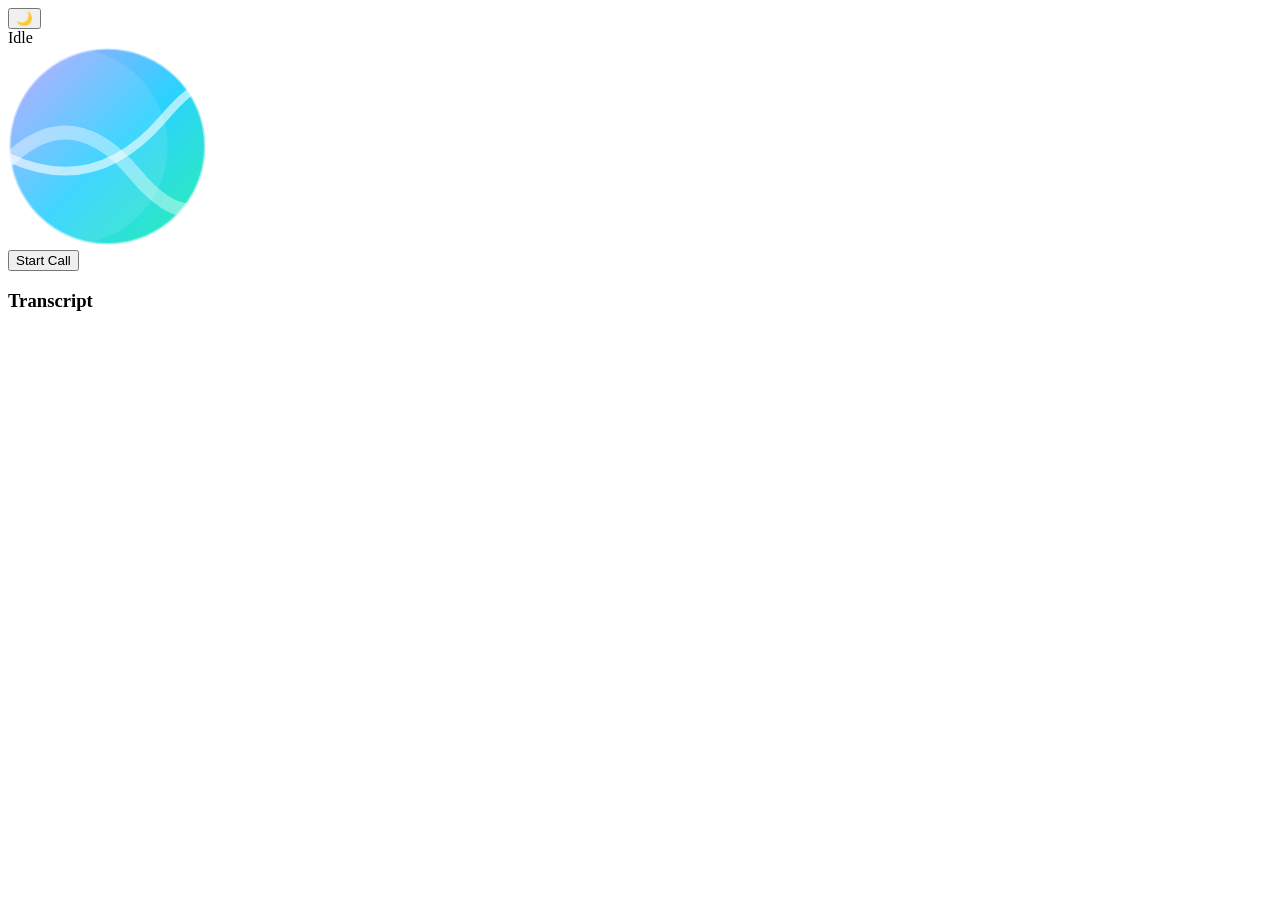
==== app/static/call.html @ 49050542 "Make orb's swirl lines flow like a traveling wave, not shimmer Replaces the opacity/brightness shimm" ====
<!DOCTYPE html>
<html lang="en">
<head>
  <meta charset="UTF-8" />
  <meta name="viewport" content="width=device-width, initial-scale=1.0" />
  <title>Talk to Voicebot</title>
  <link rel="stylesheet" href="/static/call.css" />
</head>
<body>
  <div class="call-shell">
    <button class="theme-toggle" id="themeToggle" aria-label="Toggle theme" type="button">🌙</button>

    <div class="status-pill" id="statusPill">Idle</div>

    <div class="orb-wrap" id="orbWrap" data-state="idle">
      <svg width="199" height="199" viewBox="0 0 199 199" fill="none" xmlns="http://www.w3.org/2000/svg">
        <path d="M99.3999 197.4C153.524 197.4 197.4 153.524 197.4 99.4004C197.4 45.2765 153.524 1.40039 99.3999 1.40039C45.276 1.40039 1.3999 45.2765 1.3999 99.4004C1.3999 153.524 45.276 197.4 99.3999 197.4Z" fill="url(#paint0_linear_719_63)"/>
        <mask id="mask0_719_63" style="mask-type:luminance" maskUnits="userSpaceOnUse" x="1" y="1" width="197" height="197">
          <path d="M99.3999 197.4C153.524 197.4 197.4 153.524 197.4 99.4004C197.4 45.2765 153.524 1.40039 99.3999 1.40039C45.276 1.40039 1.3999 45.2765 1.3999 99.4004C1.3999 153.524 45.276 197.4 99.3999 197.4Z" fill="white"/>
        </mask>
        <g id="orbFlow" mask="url(#mask0_719_63)">
          <path class="orb-wave-line" opacity="0.4" d="M-12.6001 127.404C34.0666 71.4043 80.7332 71.4043 127.4 127.404C174.067 183.404 211.4 174.071 239.4 99.4043" stroke="white" stroke-width="14"/>
          <path class="orb-wave-line" opacity="0.6" d="M-40.6001 85.406C34.0666 141.406 99.3999 136.739 155.4 71.406C211.4 6.0727 239.4 24.7394 239.4 127.406" stroke="white" stroke-width="8.4"/>
          <path opacity="0.1" d="M61.5998 197.4C115.724 197.4 159.6 153.524 159.6 99.4004C159.6 45.2765 115.724 1.40039 61.5998 1.40039C7.47594 1.40039 -36.4001 45.2765 -36.4001 99.4004C-36.4001 153.524 7.47594 197.4 61.5998 197.4Z" fill="white"/>
        </g>
        <path opacity="0.5" d="M99.3999 197.4C153.524 197.4 197.4 153.524 197.4 99.4004C197.4 45.2765 153.524 1.40039 99.3999 1.40039C45.276 1.40039 1.3999 45.2765 1.3999 99.4004C1.3999 153.524 45.276 197.4 99.3999 197.4Z" stroke="white" stroke-width="2.8"/>
        <defs>
          <linearGradient id="paint0_linear_719_63" x1="-40.6001" y1="-40.5996" x2="239.4" y2="239.4" gradientUnits="userSpaceOnUse">
            <stop stop-color="#FA8BFF"/>
            <stop offset="0.52" stop-color="#2BD2FF"/>
            <stop offset="1" stop-color="#2BFF88"/>
          </linearGradient>
        </defs>
      </svg>
    </div>

    <div class="control-pill" id="controlPill">
      <button class="control-btn start-call" id="startCallBtn" type="button">Start Call</button>
    </div>

    <aside class="drawer" id="drawer" data-open="false">
      <div class="transcript-view" id="transcriptView">
        <h3>Transcript</h3>
        <div id="transcriptMessages"></div>
      </div>
      <div class="feedback-view" id="feedbackView" style="display:none">
        <h3>How was the call?</h3>
        <div class="rating-row" id="ratingRow">
          <button class="rating-option" data-value="1" type="button">😞</button>
          <button class="rating-option" data-value="2" type="button">🙁</button>
          <button class="rating-option" data-value="3" type="button">😐</button>
          <button class="rating-option" data-value="4" type="button">🙂</button>
          <button class="rating-option" data-value="5" type="button">😄</button>
        </div>
        <p>Was your issue resolved?</p>
        <div class="resolved-row" id="resolvedRow">
          <button class="resolved-option" data-value="true" type="button">Yes</button>
          <button class="resolved-option" data-value="false" type="button">No</button>
        </div>
        <textarea id="feedbackComment" placeholder="Anything else you'd like to add? (optional)"></textarea>
        <button class="submit-btn" id="submitFeedbackBtn" type="button">Submit</button>
        <button class="skip-btn" id="skipFeedbackBtn" type="button">Skip</button>
      </div>
    </aside>
  </div>

  <script type="module" src="/static/call/call-app.js"></script>
</body>
</html>
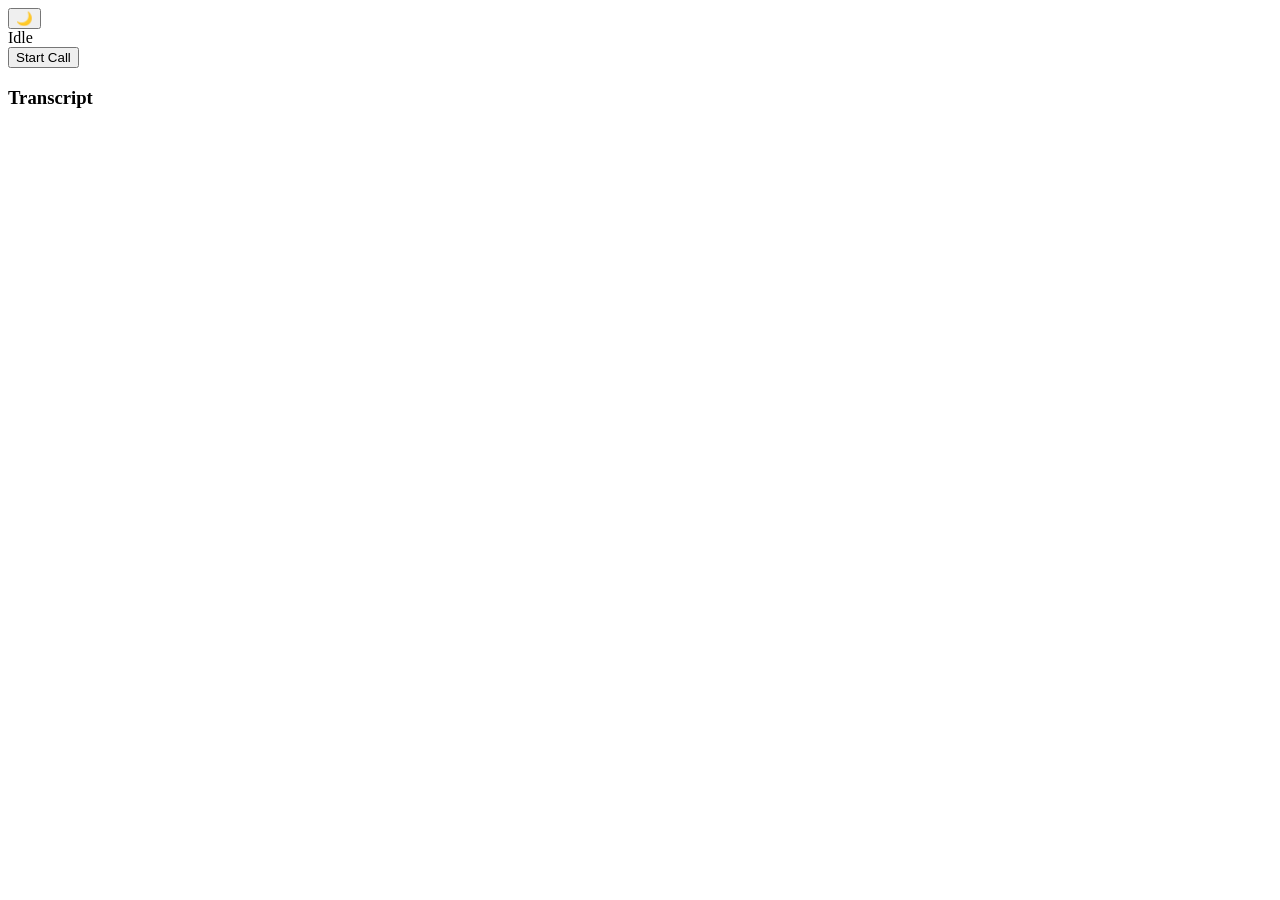
==== commit 24e0acc2: "Rebuild orb as an ElevenLabs-style conic-gradient pinwheel Replaces the SVG-based orb (linear gradie" ====
--- a/app/static/call.html
+++ b/app/static/call.html
@@ -13,25 +13,7 @@
     <div class="status-pill" id="statusPill">Idle</div>
 
     <div class="orb-wrap" id="orbWrap" data-state="idle">
-      <svg width="199" height="199" viewBox="0 0 199 199" fill="none" xmlns="http://www.w3.org/2000/svg">
-        <path d="M99.3999 197.4C153.524 197.4 197.4 153.524 197.4 99.4004C197.4 45.2765 153.524 1.40039 99.3999 1.40039C45.276 1.40039 1.3999 45.2765 1.3999 99.4004C1.3999 153.524 45.276 197.4 99.3999 197.4Z" fill="url(#paint0_linear_719_63)"/>
-        <mask id="mask0_719_63" style="mask-type:luminance" maskUnits="userSpaceOnUse" x="1" y="1" width="197" height="197">
-          <path d="M99.3999 197.4C153.524 197.4 197.4 153.524 197.4 99.4004C197.4 45.2765 153.524 1.40039 99.3999 1.40039C45.276 1.40039 1.3999 45.2765 1.3999 99.4004C1.3999 153.524 45.276 197.4 99.3999 197.4Z" fill="white"/>
-        </mask>
-        <g id="orbFlow" mask="url(#mask0_719_63)">
-          <path class="orb-wave-line" opacity="0.4" d="M-12.6001 127.404C34.0666 71.4043 80.7332 71.4043 127.4 127.404C174.067 183.404 211.4 174.071 239.4 99.4043" stroke="white" stroke-width="14"/>
-          <path class="orb-wave-line" opacity="0.6" d="M-40.6001 85.406C34.0666 141.406 99.3999 136.739 155.4 71.406C211.4 6.0727 239.4 24.7394 239.4 127.406" stroke="white" stroke-width="8.4"/>
-          <path opacity="0.1" d="M61.5998 197.4C115.724 197.4 159.6 153.524 159.6 99.4004C159.6 45.2765 115.724 1.40039 61.5998 1.40039C7.47594 1.40039 -36.4001 45.2765 -36.4001 99.4004C-36.4001 153.524 7.47594 197.4 61.5998 197.4Z" fill="white"/>
-        </g>
-        <path opacity="0.5" d="M99.3999 197.4C153.524 197.4 197.4 153.524 197.4 99.4004C197.4 45.2765 153.524 1.40039 99.3999 1.40039C45.276 1.40039 1.3999 45.2765 1.3999 99.4004C1.3999 153.524 45.276 197.4 99.3999 197.4Z" stroke="white" stroke-width="2.8"/>
-        <defs>
-          <linearGradient id="paint0_linear_719_63" x1="-40.6001" y1="-40.5996" x2="239.4" y2="239.4" gradientUnits="userSpaceOnUse">
-            <stop stop-color="#FA8BFF"/>
-            <stop offset="0.52" stop-color="#2BD2FF"/>
-            <stop offset="1" stop-color="#2BFF88"/>
-          </linearGradient>
-        </defs>
-      </svg>
+      <div class="orb-disc"></div>
     </div>
 
     <div class="control-pill" id="controlPill">
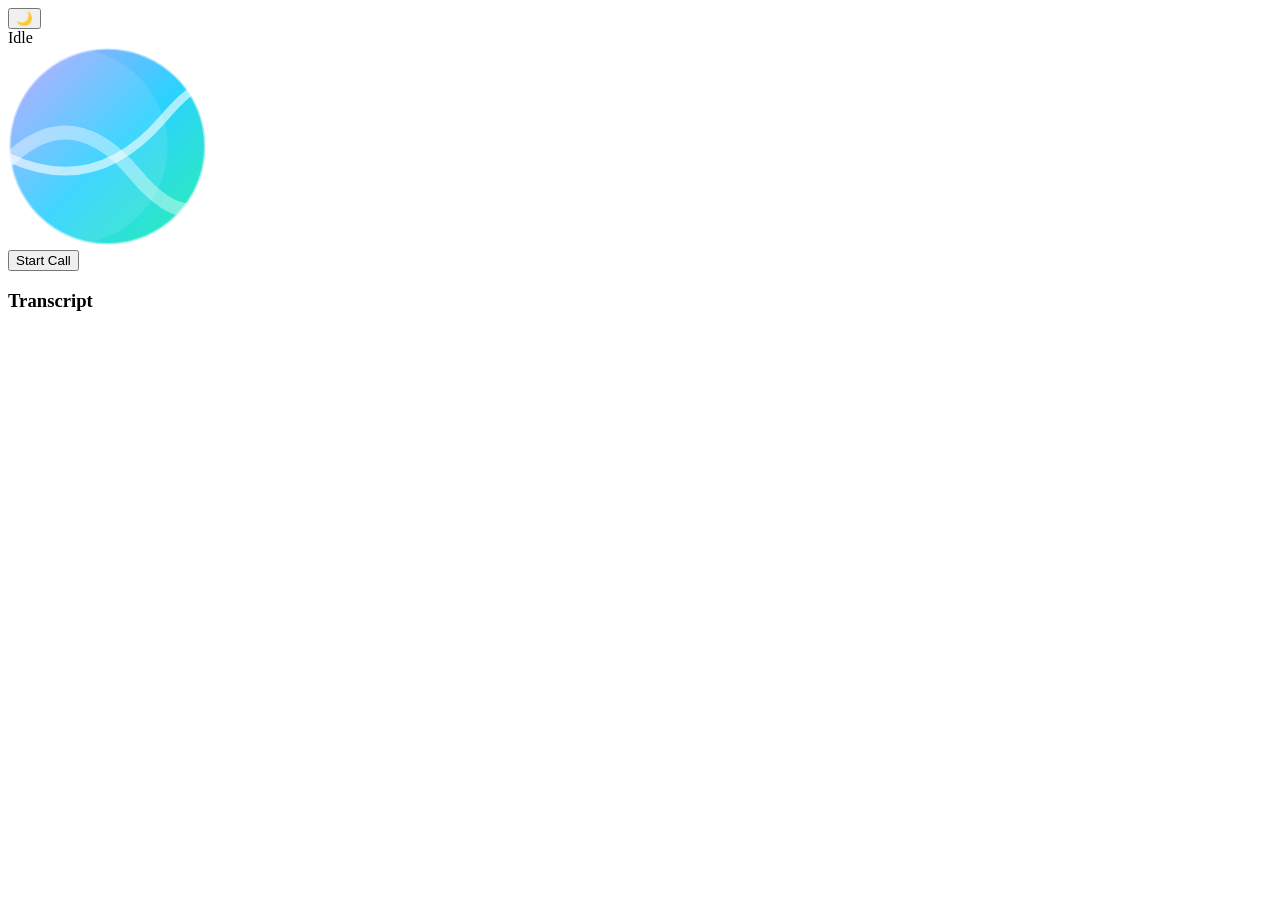
==== commit 329171d9: "Revert "Rebuild orb as an ElevenLabs-style conic-gradient pinwheel" This reverts commit 24e0acc2c8b1" ====
--- a/app/static/call.html
+++ b/app/static/call.html
@@ -13,7 +13,25 @@
     <div class="status-pill" id="statusPill">Idle</div>
 
     <div class="orb-wrap" id="orbWrap" data-state="idle">
-      <div class="orb-disc"></div>
+      <svg width="199" height="199" viewBox="0 0 199 199" fill="none" xmlns="http://www.w3.org/2000/svg">
+        <path class="orb-smoke-hue" d="M99.3999 197.4C153.524 197.4 197.4 153.524 197.4 99.4004C197.4 45.2765 153.524 1.40039 99.3999 1.40039C45.276 1.40039 1.3999 45.2765 1.3999 99.4004C1.3999 153.524 45.276 197.4 99.3999 197.4Z" fill="url(#paint0_linear_719_63)"/>
+        <mask id="mask0_719_63" style="mask-type:luminance" maskUnits="userSpaceOnUse" x="1" y="1" width="197" height="197">
+          <path d="M99.3999 197.4C153.524 197.4 197.4 153.524 197.4 99.4004C197.4 45.2765 153.524 1.40039 99.3999 1.40039C45.276 1.40039 1.3999 45.2765 1.3999 99.4004C1.3999 153.524 45.276 197.4 99.3999 197.4Z" fill="white"/>
+        </mask>
+        <g id="orbFlow" mask="url(#mask0_719_63)">
+          <path class="orb-wave-line orb-wave-line-1" opacity="0.4" d="M-12.6001 127.404C34.0666 71.4043 80.7332 71.4043 127.4 127.404C174.067 183.404 211.4 174.071 239.4 99.4043" stroke="white" stroke-width="14"/>
+          <path class="orb-wave-line orb-wave-line-2" opacity="0.6" d="M-40.6001 85.406C34.0666 141.406 99.3999 136.739 155.4 71.406C211.4 6.0727 239.4 24.7394 239.4 127.406" stroke="white" stroke-width="8.4"/>
+          <path class="orb-smoke-cloud" opacity="0.1" d="M61.5998 197.4C115.724 197.4 159.6 153.524 159.6 99.4004C159.6 45.2765 115.724 1.40039 61.5998 1.40039C7.47594 1.40039 -36.4001 45.2765 -36.4001 99.4004C-36.4001 153.524 7.47594 197.4 61.5998 197.4Z" fill="white"/>
+        </g>
+        <path class="orb-ring" opacity="0.5" d="M99.3999 197.4C153.524 197.4 197.4 153.524 197.4 99.4004C197.4 45.2765 153.524 1.40039 99.3999 1.40039C45.276 1.40039 1.3999 45.2765 1.3999 99.4004C1.3999 153.524 45.276 197.4 99.3999 197.4Z" stroke="white" stroke-width="2.8"/>
+        <defs>
+          <linearGradient id="paint0_linear_719_63" x1="-40.6001" y1="-40.5996" x2="239.4" y2="239.4" gradientUnits="userSpaceOnUse">
+            <stop stop-color="#FA8BFF"/>
+            <stop offset="0.52" stop-color="#2BD2FF"/>
+            <stop offset="1" stop-color="#2BFF88"/>
+          </linearGradient>
+        </defs>
+      </svg>
     </div>
 
     <div class="control-pill" id="controlPill">
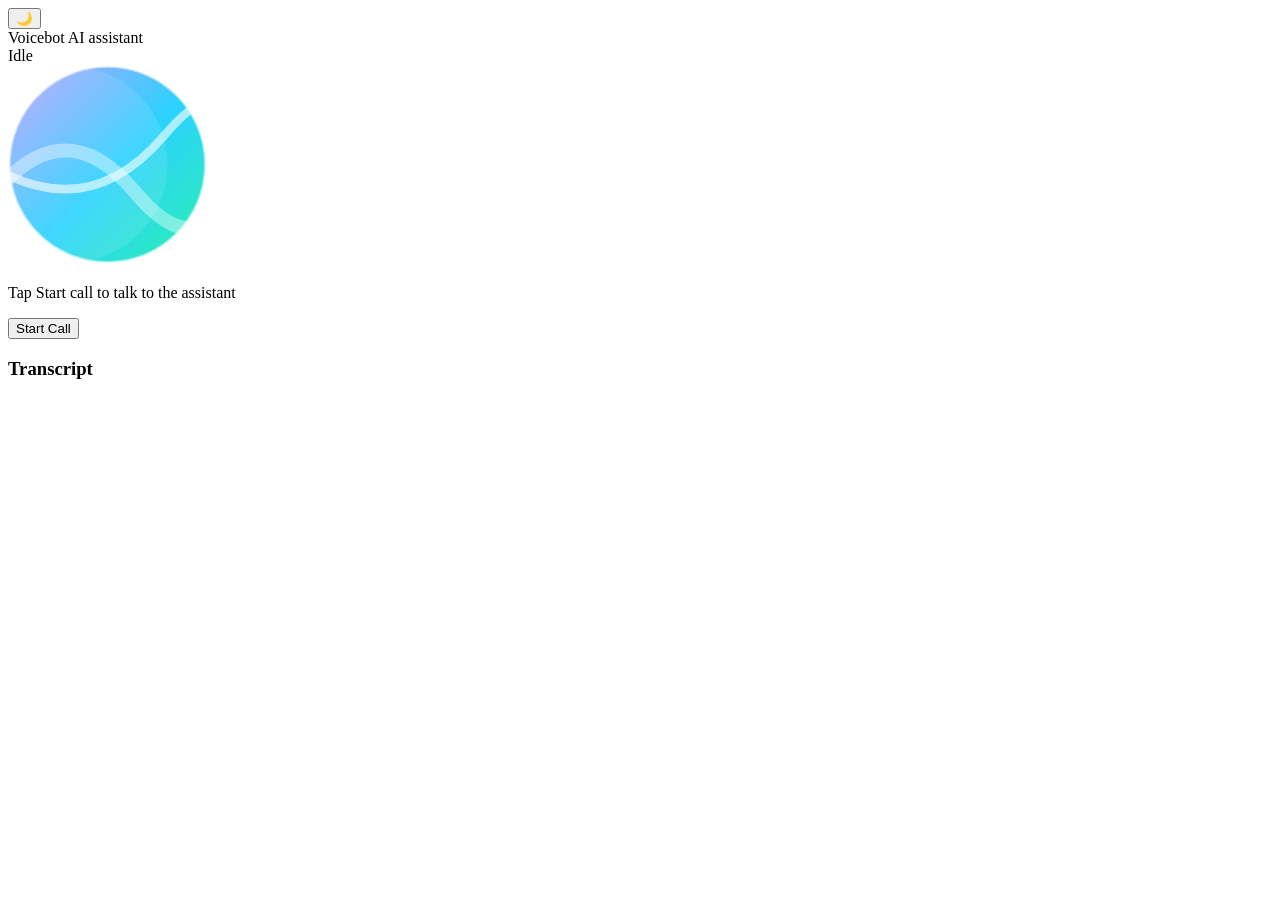
==== commit ff08bd72: "Polish /call UI: identity, live status + timer, captions, real icons Compared against Mobbin voice-c" ====
--- a/app/static/call.html
+++ b/app/static/call.html
@@ -10,7 +10,20 @@
   <div class="call-shell">
     <button class="theme-toggle" id="themeToggle" aria-label="Toggle theme" type="button">🌙</button>
 
-    <div class="status-pill" id="statusPill">Idle</div>
+    <div class="agent-id">
+      <span class="agent-avatar" aria-hidden="true"></span>
+      <span class="agent-meta">
+        <span class="agent-name">Voicebot</span>
+        <span class="agent-role">AI assistant</span>
+      </span>
+    </div>
+
+    <output class="status-pill" id="statusPill" data-tone="idle">
+      <span class="status-dot" aria-hidden="true"></span>
+      <span class="status-text" id="statusText">Idle</span>
+      <span class="status-dots" aria-hidden="true"><i></i><i></i><i></i></span>
+      <span class="status-timer" id="statusTimer"></span>
+    </output>
 
     <div class="orb-wrap" id="orbWrap" data-state="idle">
       <svg width="199" height="199" viewBox="0 0 199 199" fill="none" xmlns="http://www.w3.org/2000/svg">
@@ -33,6 +46,11 @@
         </defs>
       </svg>
     </div>
+
+    <p class="caption" id="caption" aria-live="polite" data-empty="true">
+      <span class="caption-role" id="captionRole"></span>
+      <span class="caption-text" id="captionText">Tap Start call to talk to the assistant</span>
+    </p>
 
     <div class="control-pill" id="controlPill">
       <button class="control-btn start-call" id="startCallBtn" type="button">Start Call</button>
@@ -57,7 +75,7 @@
           <button class="resolved-option" data-value="true" type="button">Yes</button>
           <button class="resolved-option" data-value="false" type="button">No</button>
         </div>
-        <textarea id="feedbackComment" placeholder="Anything else you'd like to add? (optional)"></textarea>
+        <textarea id="feedbackComment" aria-label="Additional feedback" placeholder="Anything else you'd like to add? (optional)"></textarea>
         <button class="submit-btn" id="submitFeedbackBtn" type="button">Submit</button>
         <button class="skip-btn" id="skipFeedbackBtn" type="button">Skip</button>
       </div>
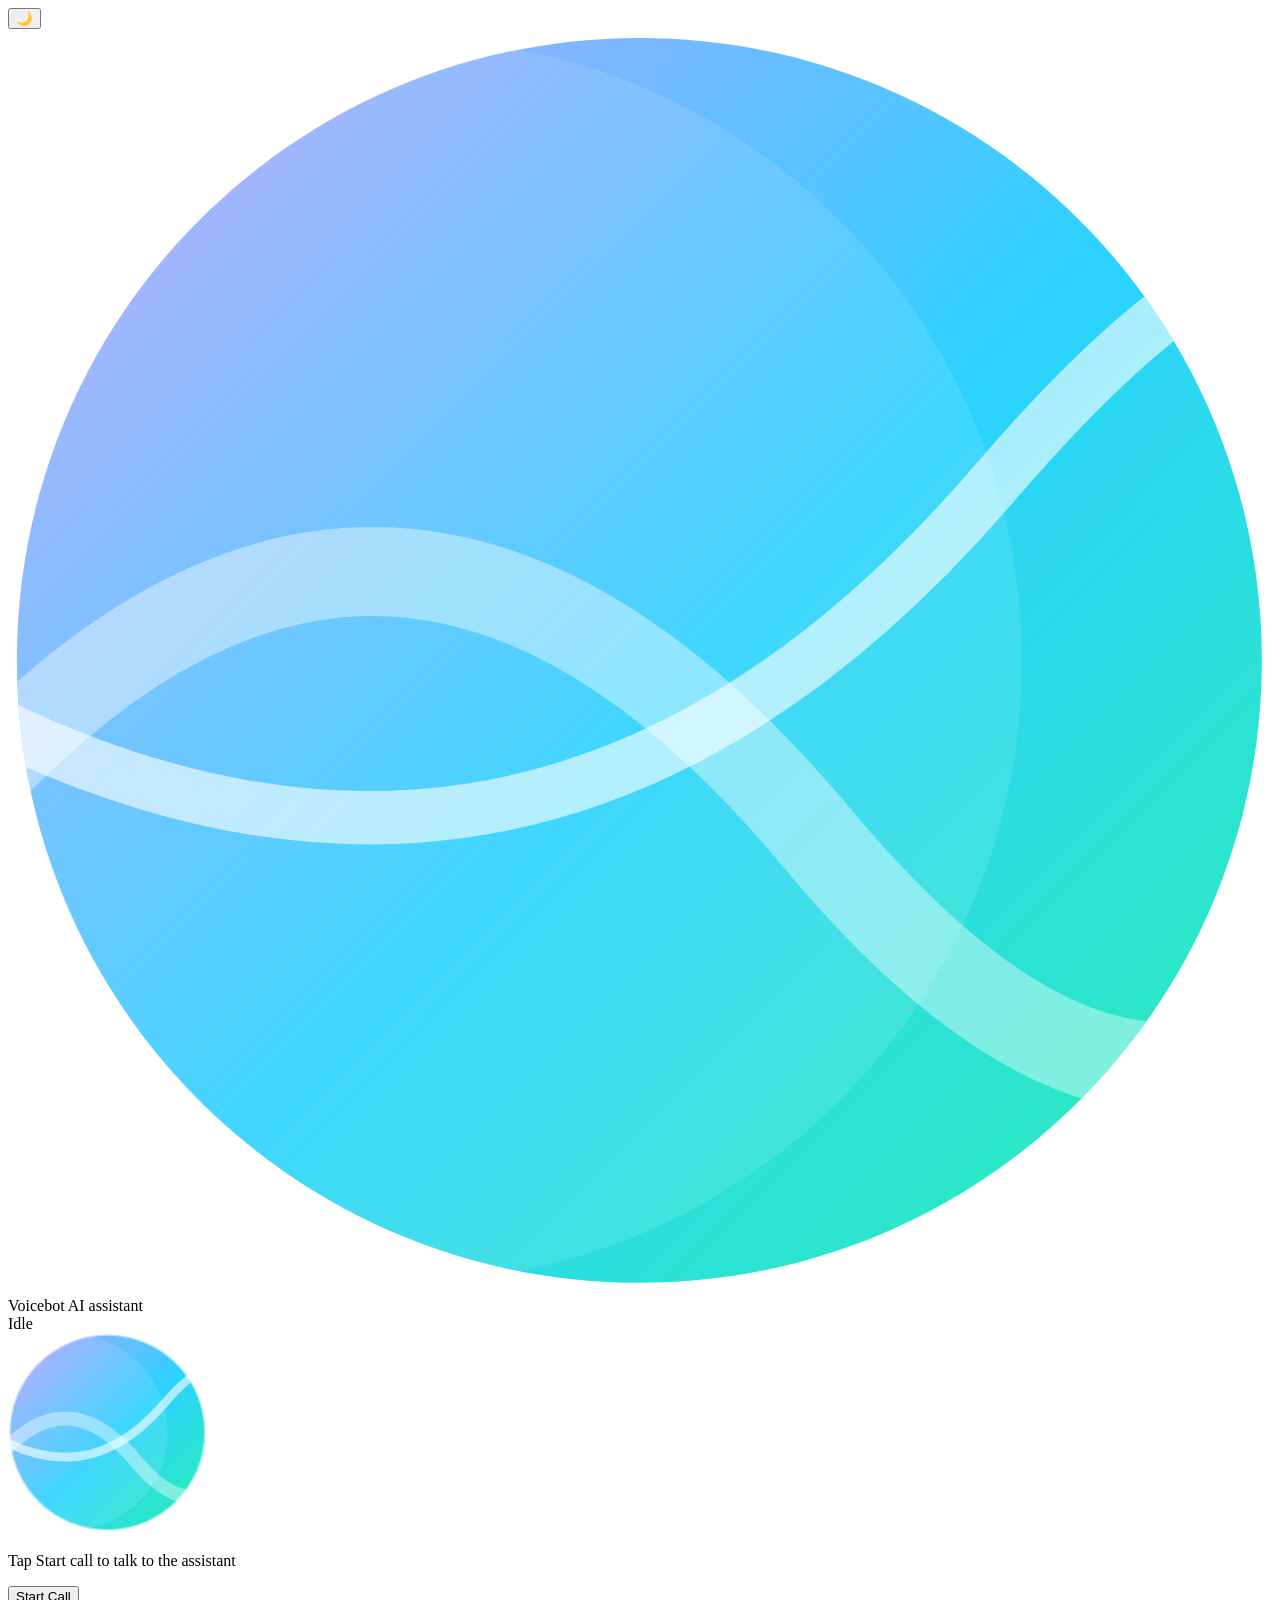
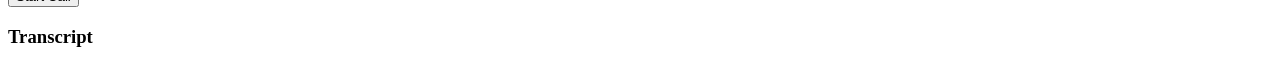
==== commit d7b7d9b7: "Make the Voicebot avatar a miniature of the real orb The header avatar was a plain gradient circle, " ====
--- a/app/static/call.html
+++ b/app/static/call.html
@@ -11,7 +11,26 @@
     <button class="theme-toggle" id="themeToggle" aria-label="Toggle theme" type="button">🌙</button>
 
     <div class="agent-id">
-      <span class="agent-avatar" aria-hidden="true"></span>
+      <span class="agent-avatar" aria-hidden="true">
+        <svg viewBox="0 0 199 199" fill="none" xmlns="http://www.w3.org/2000/svg">
+          <path d="M99.3999 197.4C153.524 197.4 197.4 153.524 197.4 99.4004C197.4 45.2765 153.524 1.40039 99.3999 1.40039C45.276 1.40039 1.3999 45.2765 1.3999 99.4004C1.3999 153.524 45.276 197.4 99.3999 197.4Z" fill="url(#avatar_grad)"/>
+          <mask id="avatar_mask" style="mask-type:luminance" maskUnits="userSpaceOnUse" x="1" y="1" width="197" height="197">
+            <path d="M99.3999 197.4C153.524 197.4 197.4 153.524 197.4 99.4004C197.4 45.2765 153.524 1.40039 99.3999 1.40039C45.276 1.40039 1.3999 45.2765 1.3999 99.4004C1.3999 153.524 45.276 197.4 99.3999 197.4Z" fill="white"/>
+          </mask>
+          <g mask="url(#avatar_mask)">
+            <path opacity="0.4" d="M-12.6001 127.404C34.0666 71.4043 80.7332 71.4043 127.4 127.404C174.067 183.404 211.4 174.071 239.4 99.4043" stroke="white" stroke-width="14"/>
+            <path opacity="0.6" d="M-40.6001 85.406C34.0666 141.406 99.3999 136.739 155.4 71.406C211.4 6.0727 239.4 24.7394 239.4 127.406" stroke="white" stroke-width="8.4"/>
+            <path opacity="0.1" d="M61.5998 197.4C115.724 197.4 159.6 153.524 159.6 99.4004C159.6 45.2765 115.724 1.40039 61.5998 1.40039C7.47594 1.40039 -36.4001 45.2765 -36.4001 99.4004C-36.4001 153.524 7.47594 197.4 61.5998 197.4Z" fill="white"/>
+          </g>
+          <defs>
+            <linearGradient id="avatar_grad" x1="-40.6001" y1="-40.5996" x2="239.4" y2="239.4" gradientUnits="userSpaceOnUse">
+              <stop stop-color="#FA8BFF"/>
+              <stop offset="0.52" stop-color="#2BD2FF"/>
+              <stop offset="1" stop-color="#2BFF88"/>
+            </linearGradient>
+          </defs>
+        </svg>
+      </span>
       <span class="agent-meta">
         <span class="agent-name">Voicebot</span>
         <span class="agent-role">AI assistant</span>
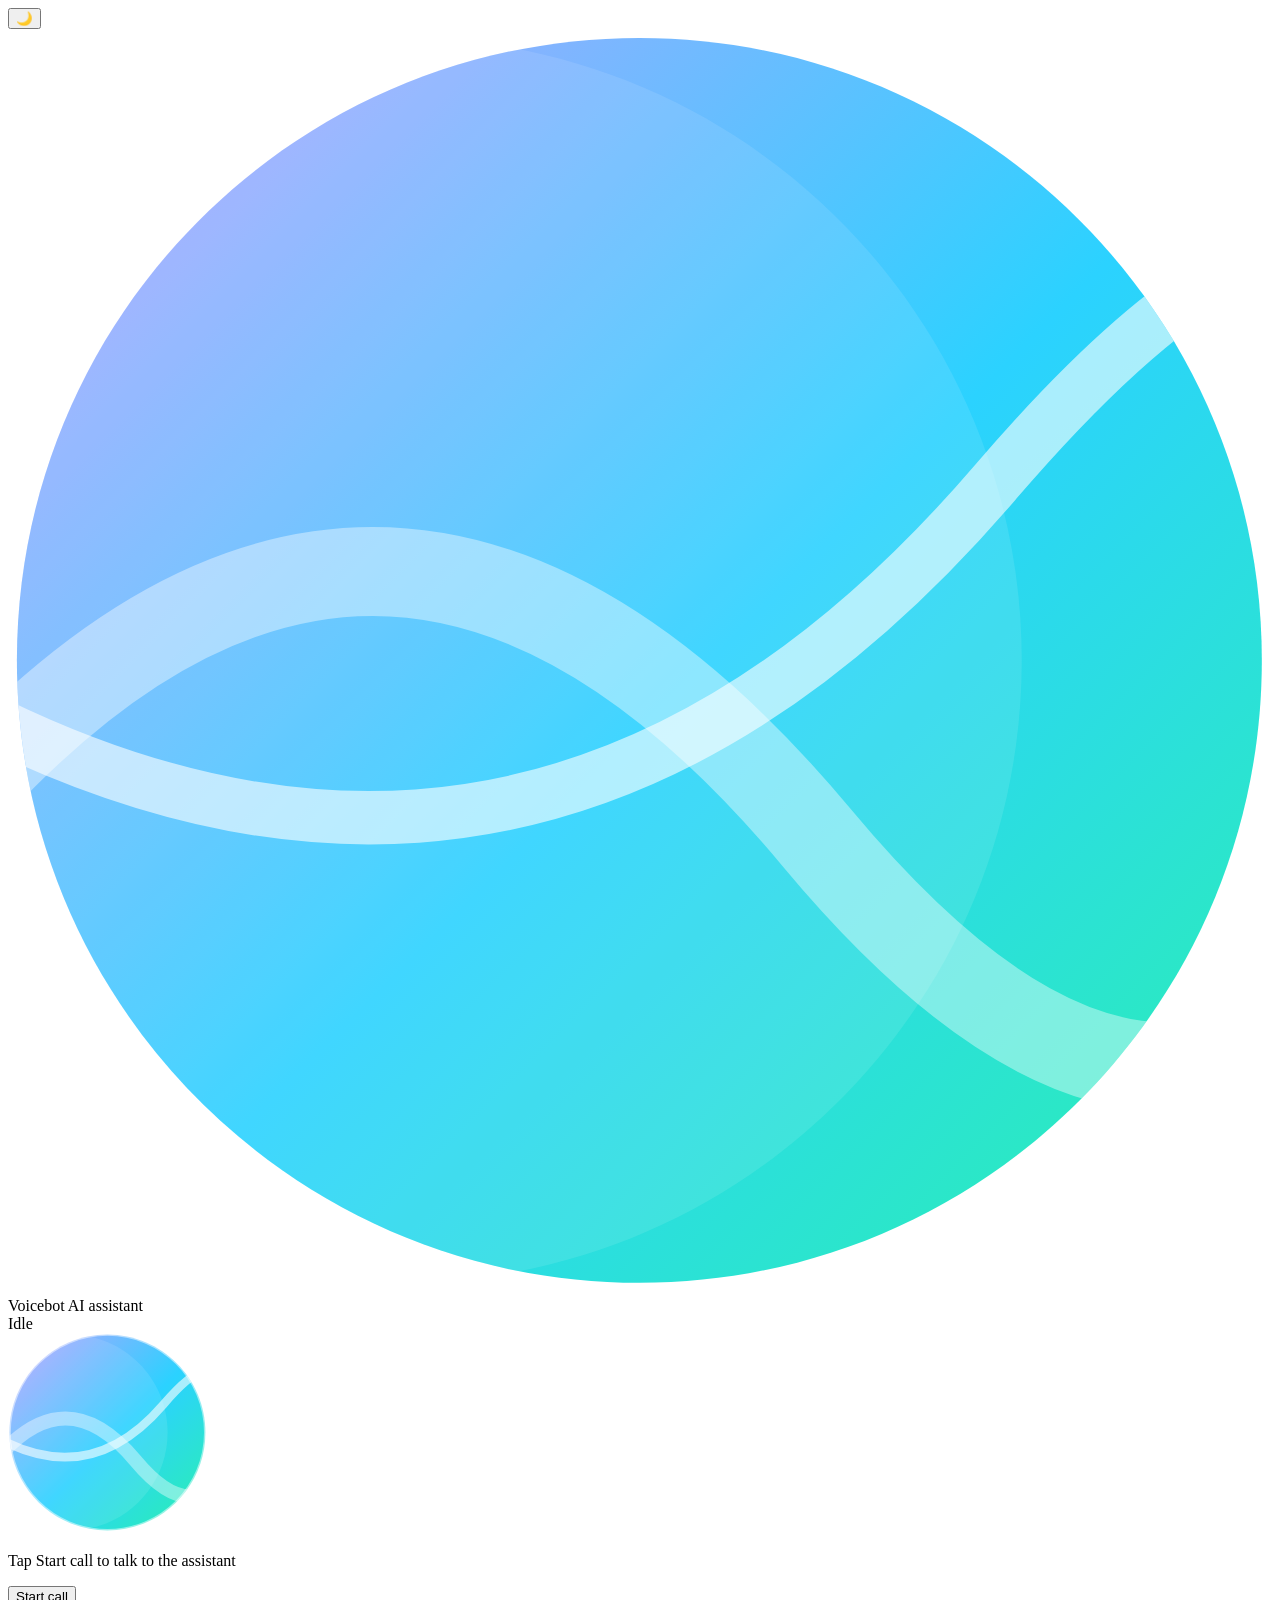
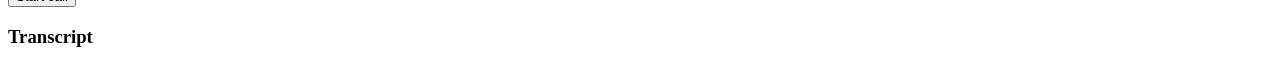
==== commit 49aa8b4c: "Restyle Start call as a B2B primary button; use Fira Sans - Start call is now a solid, high-contrast" ====
--- a/app/static/call.html
+++ b/app/static/call.html
@@ -71,8 +71,8 @@
       <span class="caption-text" id="captionText">Tap Start call to talk to the assistant</span>
     </p>
 
-    <div class="control-pill" id="controlPill">
-      <button class="control-btn start-call" id="startCallBtn" type="button">Start Call</button>
+    <div class="control-pill control-pill--idle" id="controlPill">
+      <button class="control-btn start-call" id="startCallBtn" type="button">Start call</button>
     </div>
 
     <aside class="drawer" id="drawer" data-open="false">
